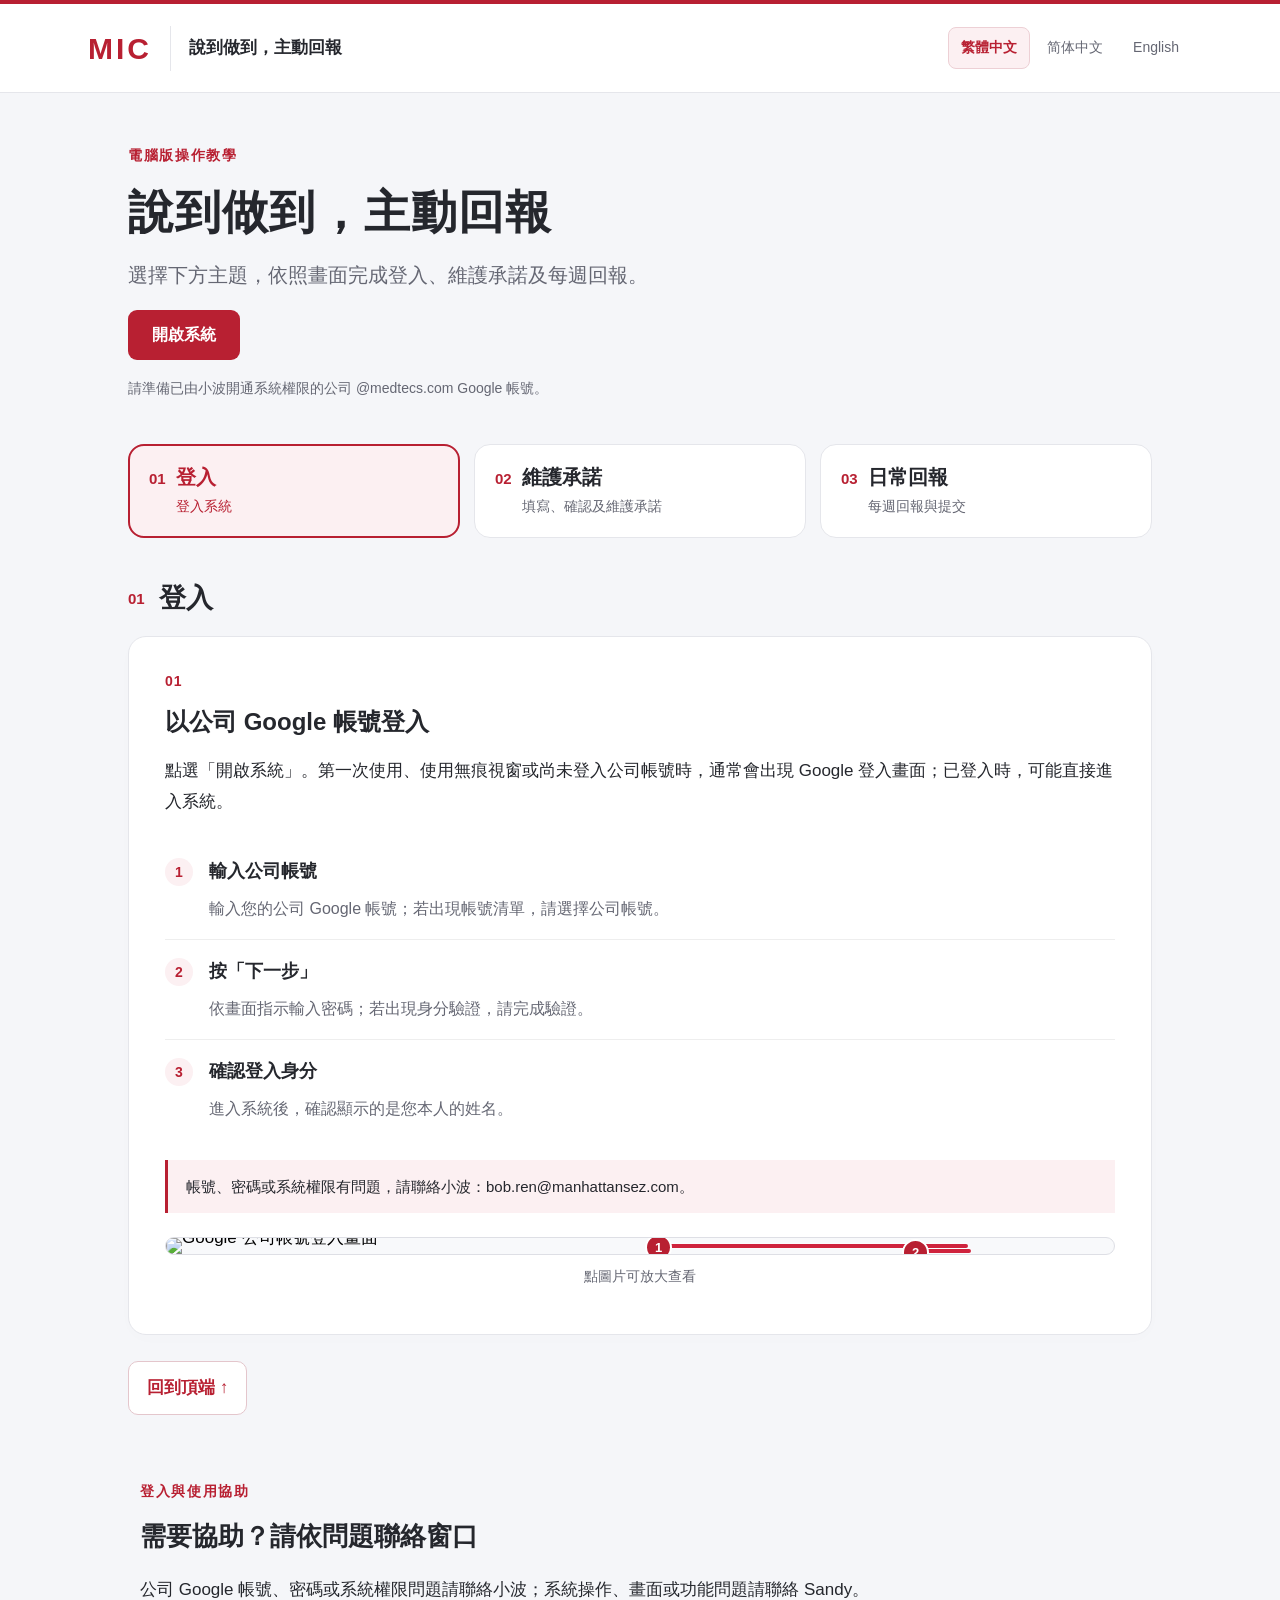
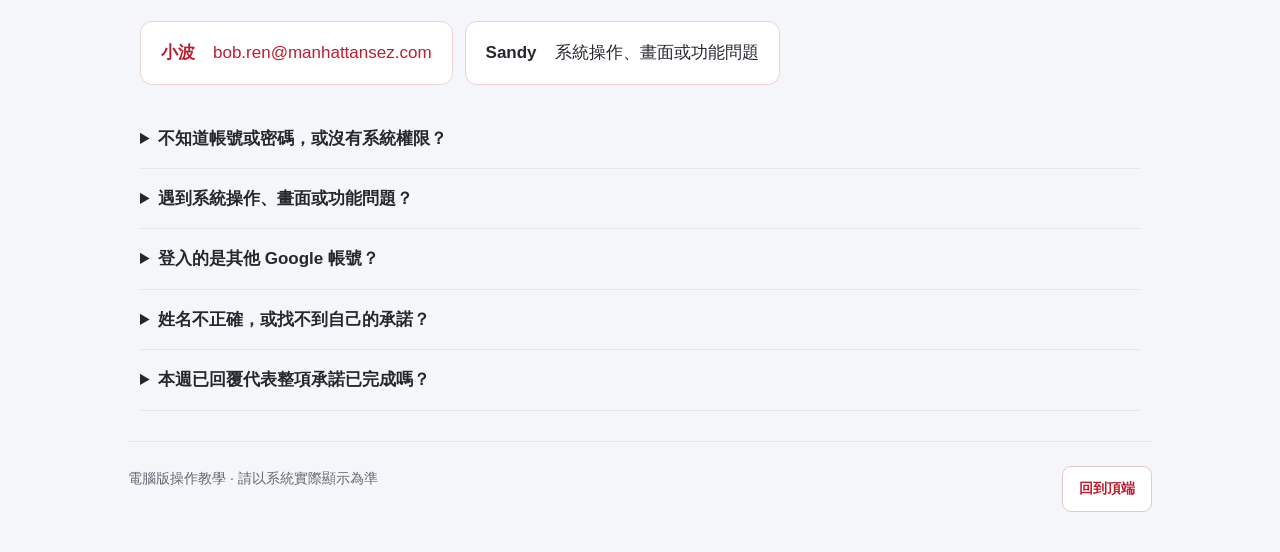
==== index.html @ 9a6cadfd "Publish current three-page commitment guide" ====
<!doctype html>
<html lang="zh-Hant">
<head>
  <meta charset="utf-8"><meta name="viewport" content="width=device-width,initial-scale=1">
  <title>說到做到，主動回報｜電腦版操作教學</title>
  <meta name="description" content="登入、填寫與確認主管承諾的電腦版操作教學。">
  <link rel="icon" type="image/svg+xml" href="data:image/svg+xml,%3Csvg xmlns='http://www.w3.org/2000/svg' viewBox='0 0 32 32'%3E%3Crect width='32' height='32' rx='7' fill='%23b82032'/%3E%3Cpath d='m8 16 5 5 11-11' fill='none' stroke='white' stroke-width='3'/%3E%3C/svg%3E">
  <link rel="stylesheet" href="style.css?v=11"><script src="guide.js?v=15" defer></script>
</head>
<body id="top" data-page="0">
  <header class="topbar"><div class="top-inner"><a href="#top" class="brand"><span class="mic">MIC</span><span data-i="brand">說到做到，主動回報</span></a><nav class="languages" aria-label="Language"><button data-lang="zh-Hant" aria-pressed="true">繁體中文</button><button data-lang="zh-Hans" aria-pressed="false">简体中文</button><button data-lang="en" aria-pressed="false">English</button></nav></div></header>
  <main>
    <section class="intro"><span class="eyebrow" data-i="eyebrow"></span><h1 data-i="title"></h1><p class="lead" data-i="lead"></p><a class="primary system-link" target="_blank" rel="noopener" data-i="open"></a><p class="prereq" data-i="prereq"></p></section>
    <nav class="steps-nav" aria-label="教學步驟"></nav>
    <div id="sections"></div>
    <section class="help" id="help"><span class="eyebrow" data-i="helpLabel"></span><h2 data-i="helpTitle"></h2><p data-i="helpText"></p><div class="contact-list"><a class="contact" href="mailto:bob.ren@manhattansez.com"><span data-i="contactName"></span><span>bob.ren@manhattansez.com</span></a><div class="contact"><span data-i="systemContactName"></span><span data-i="systemContactDetail"></span></div></div><div id="faq"></div></section>
    <footer><span data-i="footer"></span><a href="#top" data-i="back"></a></footer>
  </main>
  <dialog id="zoom" aria-labelledby="zoom-caption"><div class="zoom-toolbar"><span id="zoom-caption"></span><button id="close-zoom" type="button"></button></div><div id="zoom-content"></div></dialog>
</body></html>
---- style.css ----
:root{--red:#b82032;--ink:#25272d;--muted:#656773;--line:#e5e6eb;--bg:#f5f6f9;--soft:#fcf0f2;--radius:18px}*{box-sizing:border-box}html{scroll-behavior:smooth;scroll-padding-top:105px}body{margin:0;color:var(--ink);background:var(--bg);font-family:Arial,"Microsoft JhengHei","Microsoft YaHei",sans-serif;font-size:17px;line-height:1.85}button,a{-webkit-tap-highlight-color:transparent}button{font:inherit;cursor:pointer}a{color:var(--red);text-underline-offset:4px}a:focus-visible,button:focus-visible{outline:3px solid #2c61c8;outline-offset:4px}h1,h2,h3,p{margin-top:0}h1{font-size:clamp(30px,4vw,46px);line-height:1.35;letter-spacing:.025em;margin-bottom:14px}h2{font-size:28px;line-height:1.5;margin-bottom:18px}h3{font-size:18px;margin-bottom:6px}p{margin-bottom:16px}.topbar{background:#fff;border-top:4px solid var(--red);border-bottom:1px solid var(--line)}.top-inner{max-width:1160px;margin:auto;min-height:88px;padding:16px 28px;display:flex;justify-content:space-between;gap:24px;align-items:center}.brand{display:flex;align-items:center;gap:18px;color:var(--ink);text-decoration:none;font-size:17px;font-weight:700;line-height:1.5}.mic{font-size:30px;letter-spacing:.1em;color:var(--red);padding-right:18px;border-right:1px solid var(--line)}.languages{display:flex;gap:4px;flex-shrink:0}.languages button{padding:7px 12px;border:1px solid transparent;background:transparent;color:var(--muted);font-size:14px;border-radius:8px}.languages button[aria-pressed=true]{background:var(--soft);border-color:#edd0d5;color:var(--red);font-weight:700}main{max-width:1080px;padding:0 28px;margin:auto}.intro{padding:50px 0 25px}.eyebrow{display:block;font-size:14px;font-weight:700;letter-spacing:.12em;color:var(--red);margin-bottom:12px}.lead{font-size:20px;color:var(--muted);max-width:850px}.primary{display:inline-block;background:var(--red);color:white;padding:10px 24px;border-radius:9px;text-decoration:none;font-size:16px;font-weight:700}.primary:hover{background:#961727}.prereq{font-size:14px;color:var(--muted);margin:16px 0 0}.steps-nav{display:flex;flex-wrap:wrap;gap:9px;padding:15px 0 26px}.steps-nav a{display:flex;gap:8px;align-items:center;background:#fff;border:1px solid var(--line);padding:7px 13px;border-radius:30px;text-decoration:none;font-size:14px;color:var(--ink)}.steps-nav a:hover{border-color:var(--red);color:var(--red)}.steps-nav b{color:var(--red);font-size:13px}.step{background:white;border:1px solid var(--line);border-radius:var(--radius);padding:32px 36px;margin:0 0 25px;box-shadow:0 4px 18px #20243803;scroll-margin-top:20px}.step-num{font-size:14px;letter-spacing:.06em;color:var(--red);font-weight:700;margin-bottom:9px;display:block}.step h2{margin-bottom:15px}.note{background:#f7f8fa;border-left:3px solid #a6adb9;padding:13px 18px;margin:20px 0;font-size:15px;line-height:1.8}.note.important{background:var(--soft);border-color:var(--red)}.items{list-style:none;counter-reset:item;padding:0;margin:22px 0}.items li{counter-increment:item;padding:15px 0 15px 44px;border-bottom:1px solid #eee;position:relative}.items li:last-child{border-bottom:0}.items li:before{content:counter(item);position:absolute;top:18px;left:0;border-radius:50%;background:var(--soft);color:var(--red);width:28px;height:28px;line-height:28px;text-align:center;font-weight:700;font-size:14px}.items li p{color:var(--muted);margin:0;font-size:16px}.shot{margin:24px 0 12px}.shot-button{display:block;border:1px solid #dedfe5;background:#f8f9fb;padding:0;border-radius:12px;overflow:hidden;width:100%;text-align:left}.shot-button:hover{border-color:var(--red)}.image-wrap{position:relative;display:block;width:100%;line-height:0}.image-wrap img{display:block;width:100%;height:auto}.mark{position:absolute;border:2px solid #cf233d;border-radius:5px;pointer-events:none;box-shadow:0 0 0 1px #ffffff80}.mark em{position:absolute;top:-12px;left:-12px;background:#b82032;color:white;border:2px solid white;box-sizing:content-box;width:23px;height:23px;line-height:23px;font-style:normal;font-weight:700;font-size:13px;text-align:center;border-radius:50%}.shot figcaption{text-align:center;color:var(--muted);font-size:14px;padding-top:9px}.preview-note{font-size:14px;color:var(--muted);margin:12px 0 0}.comparison{display:grid;grid-template-columns:1fr 1fr;gap:16px;margin:20px 0}.comparison>div{background:#f8f9fb;border:1px solid var(--line);border-radius:12px;padding:20px}.comparison>div:last-child{background:var(--soft);border-color:#efd4d9}.comparison p{font-size:16px;margin:0;color:var(--muted)}.pending{box-shadow:none;background:#f9fafc;border-style:dashed}.pending h2{font-size:23px}.pending p{font-size:16px;color:var(--muted);margin-bottom:0}.pending-label{font-size:12px;letter-spacing:.1em;border:1px solid #c8cbd3;padding:4px 9px;border-radius:5px;color:#686b75;display:inline-block;line-height:1.5;margin-left:12px;vertical-align:middle}.help{padding:30px 12px}.help h2{font-size:26px}.contact-list{display:flex;flex-wrap:wrap;gap:12px}.contact{display:inline-flex;flex-wrap:wrap;gap:8px 18px;padding:15px 20px;border:1px solid #ecd2d7;border-radius:12px;background:white;text-decoration:none;font-size:17px}.contact span:first-child{font-weight:700}#faq{margin-top:24px}details{border-bottom:1px solid var(--line);padding:14px 0}summary{font-size:17px;font-weight:700;cursor:pointer}details p{font-size:16px;color:var(--muted);margin:12px 0 0}footer{display:flex;justify-content:space-between;gap:20px;border-top:1px solid var(--line);padding:24px 0 40px;font-size:14px;color:var(--muted)}dialog{border:0;border-radius:14px;width:min(1440px,96vw);max-width:96vw;max-height:94vh;padding:0;background:#fff;box-shadow:0 20px 100px #0007}dialog::backdrop{background:#101722b8}.zoom-toolbar{position:sticky;top:0;z-index:2;background:white;display:flex;align-items:center;justify-content:space-between;gap:18px;padding:12px 20px;border-bottom:1px solid var(--line);font-size:15px}.zoom-toolbar button{background:var(--red);color:#fff;border:0;border-radius:7px;padding:6px 16px;font-size:15px}#zoom-content{padding:16px}#zoom-content .image-wrap{min-width:600px}#zoom-content{overflow:auto}.en-ui h1{letter-spacing:0}.en-ui .brand{max-width:430px}.en-ui h2{font-size:26px}@media(max-width:760px){main{padding:0 18px}.top-inner{padding:15px 18px;flex-wrap:wrap;gap:10px}.brand{font-size:15px}.mic{font-size:25px}.languages{width:100%}.languages button{flex:1}.intro{padding-top:30px}.lead{font-size:18px}.step{padding:24px 20px}.step h2{font-size:24px}.comparison{grid-template-columns:1fr}.contact{font-size:15px}footer{flex-direction:column;gap:6px}.steps-nav a{font-size:13px}#zoom-content{padding:8px}}@media(prefers-reduced-motion:reduce){html{scroll-behavior:auto}}

.guide-group{scroll-margin-top:20px;margin-bottom:34px}.group-heading{display:flex;align-items:center;gap:14px;margin:10px 0 17px}.group-heading>span{font-size:15px;font-weight:700;color:var(--red)}.group-heading h2{font-size:27px;margin:0}.step-title{font-size:24px;line-height:1.5;margin-bottom:15px}.guide-group .step{margin-bottom:18px}.guide-group .pending h3.step-title{font-size:22px}

.items .item-shot{margin:18px 0 8px}

.steps-nav{display:grid;grid-template-columns:repeat(3,1fr);gap:14px;padding:18px 0 30px}
.steps-nav a{display:grid;grid-template-columns:auto 1fr;column-gap:10px;row-gap:2px;align-items:start;border-radius:16px;padding:18px 20px;min-height:94px}
.steps-nav a b{grid-row:1 / 3;font-size:15px;padding-top:2px}.steps-nav a strong{font-size:20px;line-height:1.4}.steps-nav a span{color:var(--muted);font-size:14px;line-height:1.5}
.steps-nav a[aria-current=page]{border:2px solid var(--red);background:var(--soft);padding:17px 19px}
.steps-nav a[aria-current=page] strong,.steps-nav a[aria-current=page] span,.steps-nav a[aria-current=page] b{color:var(--red)}
.guide-group[hidden]{display:none}.guide-group.active{display:block}.screen-back{display:flex;width:max-content;margin:26px 0 10px;padding:10px 18px;border:1px solid #e4c6cc;border-radius:10px;background:#fff;text-decoration:none;font-weight:700}
footer a{display:inline-flex;align-items:center;padding:9px 16px;border:1px solid #e4c6cc;border-radius:9px;background:#fff;text-decoration:none;font-weight:700}
@media(max-width:760px){.steps-nav{grid-template-columns:1fr}.steps-nav a{min-height:auto}.steps-nav a strong{font-size:18px}}
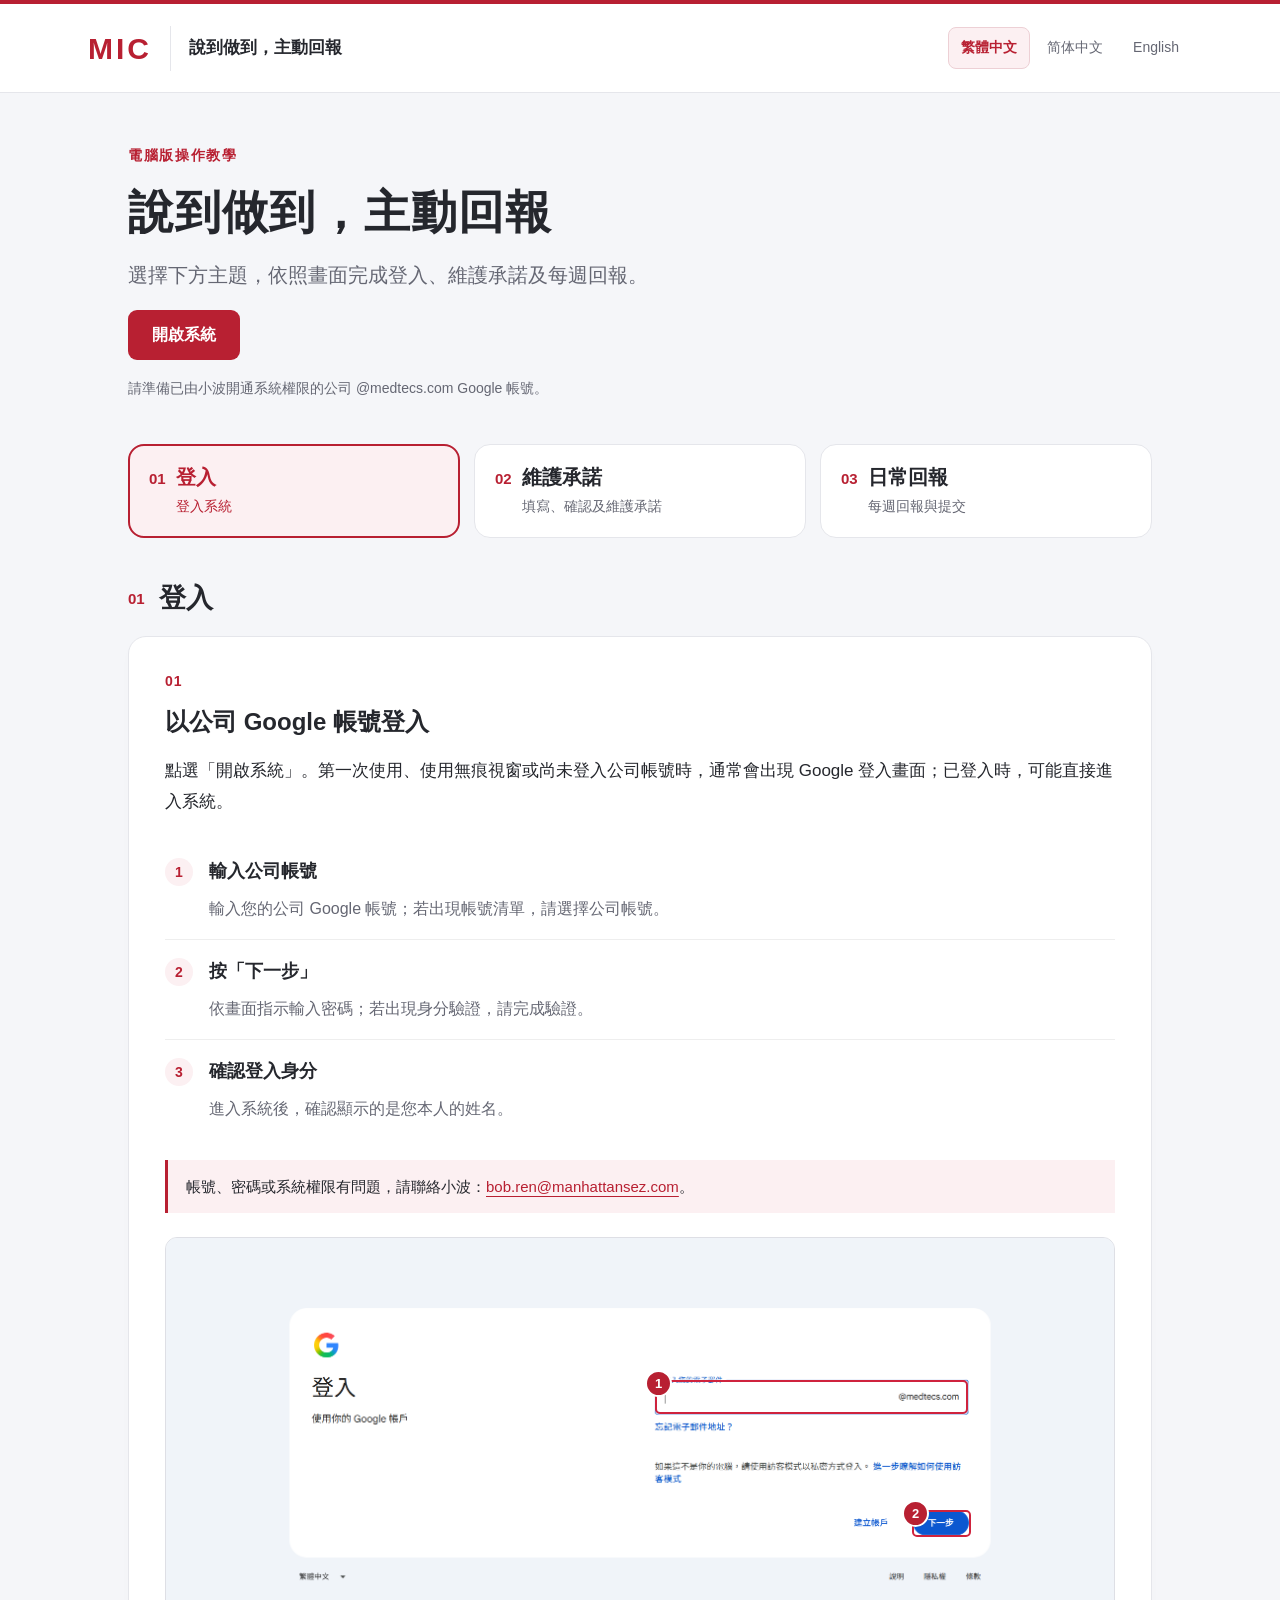
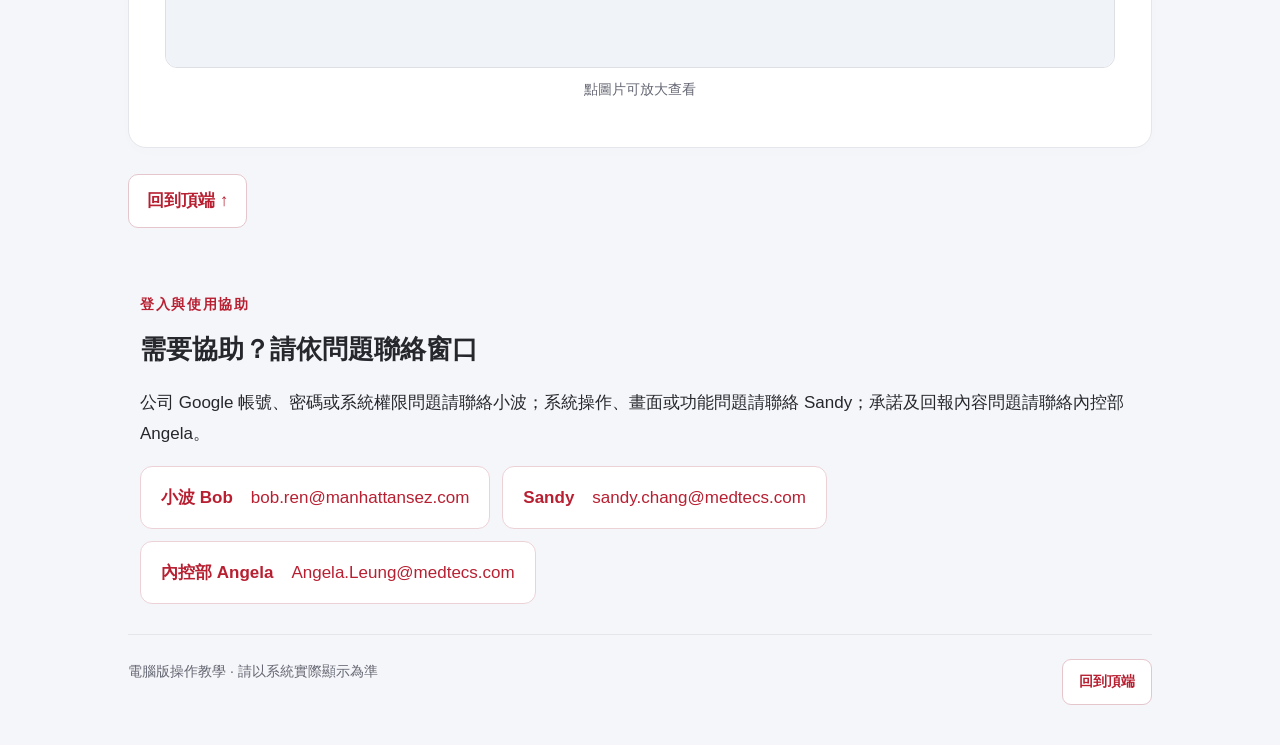
==== commit 7fe71871: "Update support contacts and remove FAQ" ====
--- a/index.html
+++ b/index.html
@@ -5,7 +5,7 @@
   <title>說到做到，主動回報｜電腦版操作教學</title>
   <meta name="description" content="登入、填寫與確認主管承諾的電腦版操作教學。">
   <link rel="icon" type="image/svg+xml" href="data:image/svg+xml,%3Csvg xmlns='http://www.w3.org/2000/svg' viewBox='0 0 32 32'%3E%3Crect width='32' height='32' rx='7' fill='%23b82032'/%3E%3Cpath d='m8 16 5 5 11-11' fill='none' stroke='white' stroke-width='3'/%3E%3C/svg%3E">
-  <link rel="stylesheet" href="style.css?v=11"><script src="guide.js?v=15" defer></script>
+  <link rel="stylesheet" href="style.css?v=11"><script src="guide.js?v=16" defer></script>
 </head>
 <body id="top" data-page="0">
   <header class="topbar"><div class="top-inner"><a href="#top" class="brand"><span class="mic">MIC</span><span data-i="brand">說到做到，主動回報</span></a><nav class="languages" aria-label="Language"><button data-lang="zh-Hant" aria-pressed="true">繁體中文</button><button data-lang="zh-Hans" aria-pressed="false">简体中文</button><button data-lang="en" aria-pressed="false">English</button></nav></div></header>
@@ -13,7 +13,7 @@
     <section class="intro"><span class="eyebrow" data-i="eyebrow"></span><h1 data-i="title"></h1><p class="lead" data-i="lead"></p><a class="primary system-link" target="_blank" rel="noopener" data-i="open"></a><p class="prereq" data-i="prereq"></p></section>
     <nav class="steps-nav" aria-label="教學步驟"></nav>
     <div id="sections"></div>
-    <section class="help" id="help"><span class="eyebrow" data-i="helpLabel"></span><h2 data-i="helpTitle"></h2><p data-i="helpText"></p><div class="contact-list"><a class="contact" href="mailto:bob.ren@manhattansez.com"><span data-i="contactName"></span><span>bob.ren@manhattansez.com</span></a><div class="contact"><span data-i="systemContactName"></span><span data-i="systemContactDetail"></span></div></div><div id="faq"></div></section>
+    <section class="help" id="help"><span class="eyebrow" data-i="helpLabel"></span><h2 data-i="helpTitle"></h2><p data-i="helpText"></p><div class="contact-list"><a class="contact" href="mailto:bob.ren@manhattansez.com"><span data-i="contactName"></span><span>bob.ren@manhattansez.com</span></a><a class="contact" href="mailto:sandy.chang@medtecs.com"><span data-i="systemContactName"></span><span>sandy.chang@medtecs.com</span></a><a class="contact" href="mailto:Angela.Leung@medtecs.com"><span data-i="contentContactName"></span><span>Angela.Leung@medtecs.com</span></a></div></section>
     <footer><span data-i="footer"></span><a href="#top" data-i="back"></a></footer>
   </main>
   <dialog id="zoom" aria-labelledby="zoom-caption"><div class="zoom-toolbar"><span id="zoom-caption"></span><button id="close-zoom" type="button"></button></div><div id="zoom-content"></div></dialog>
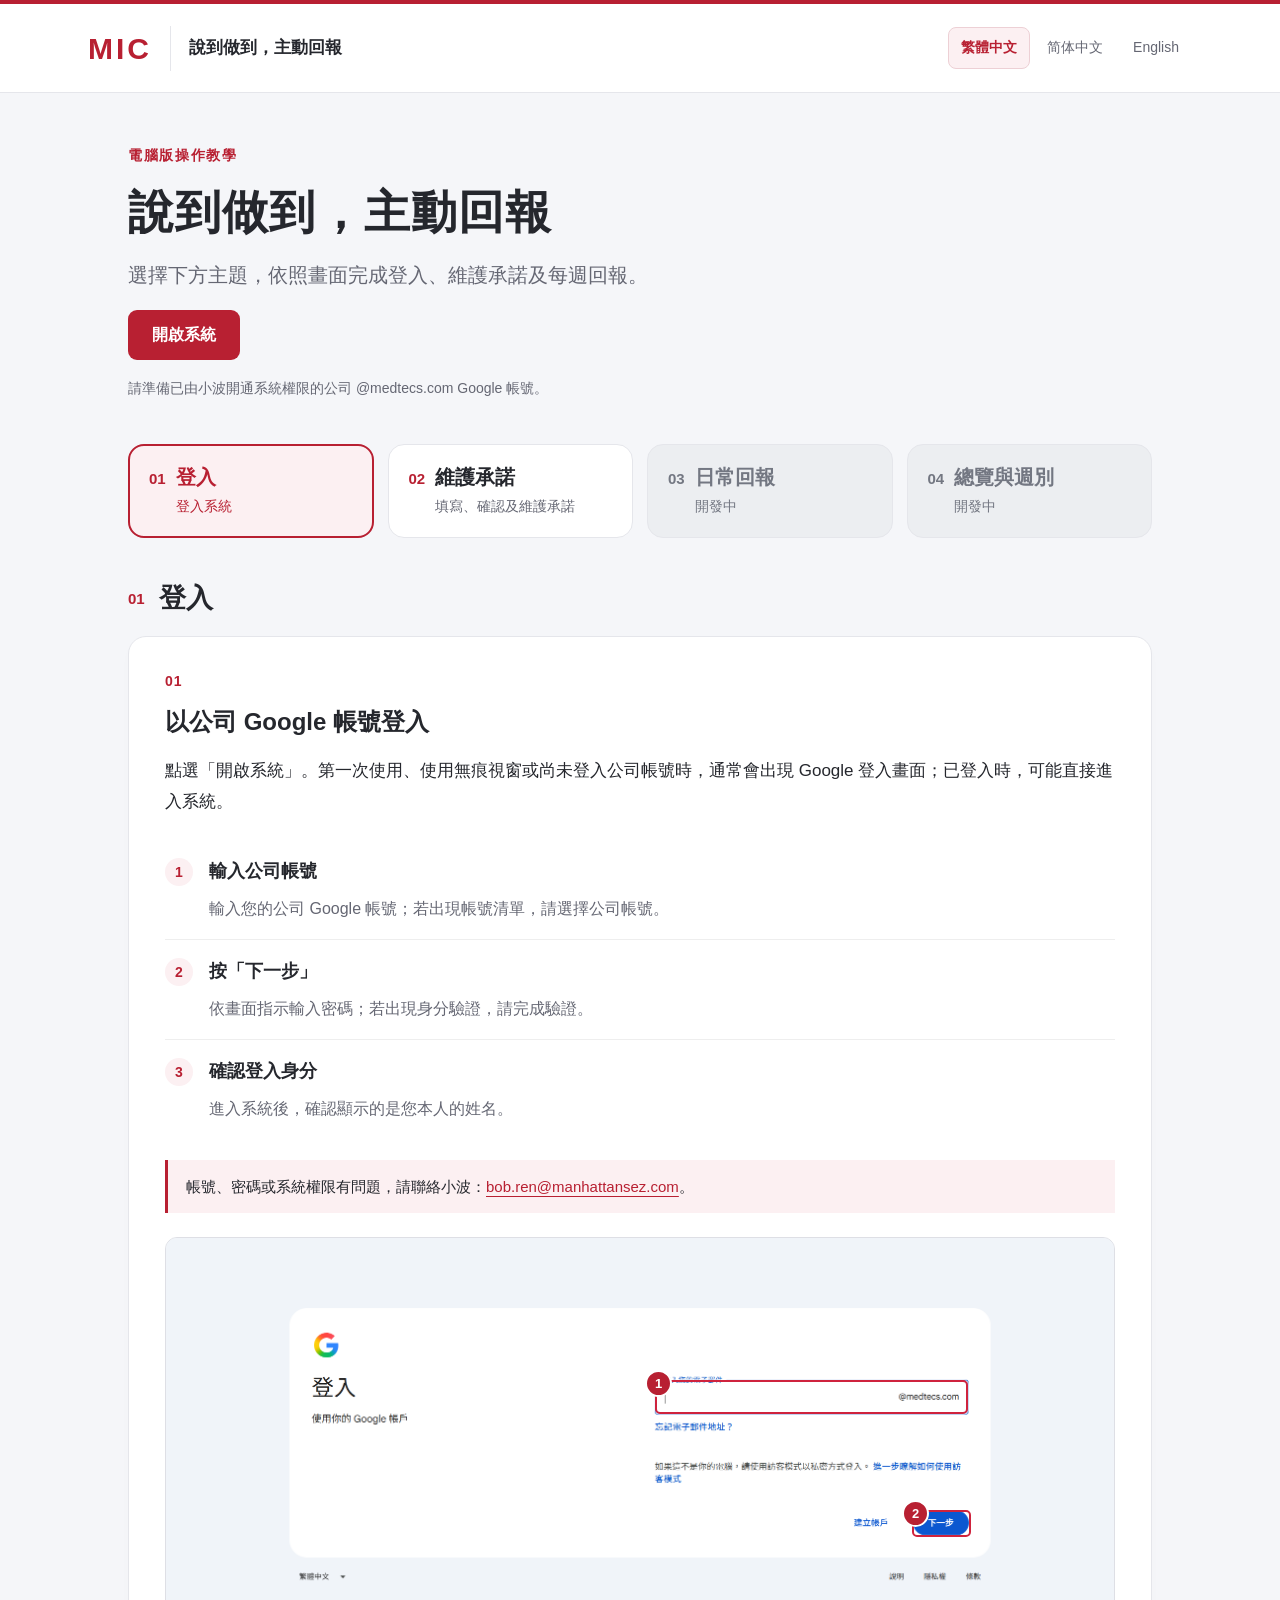
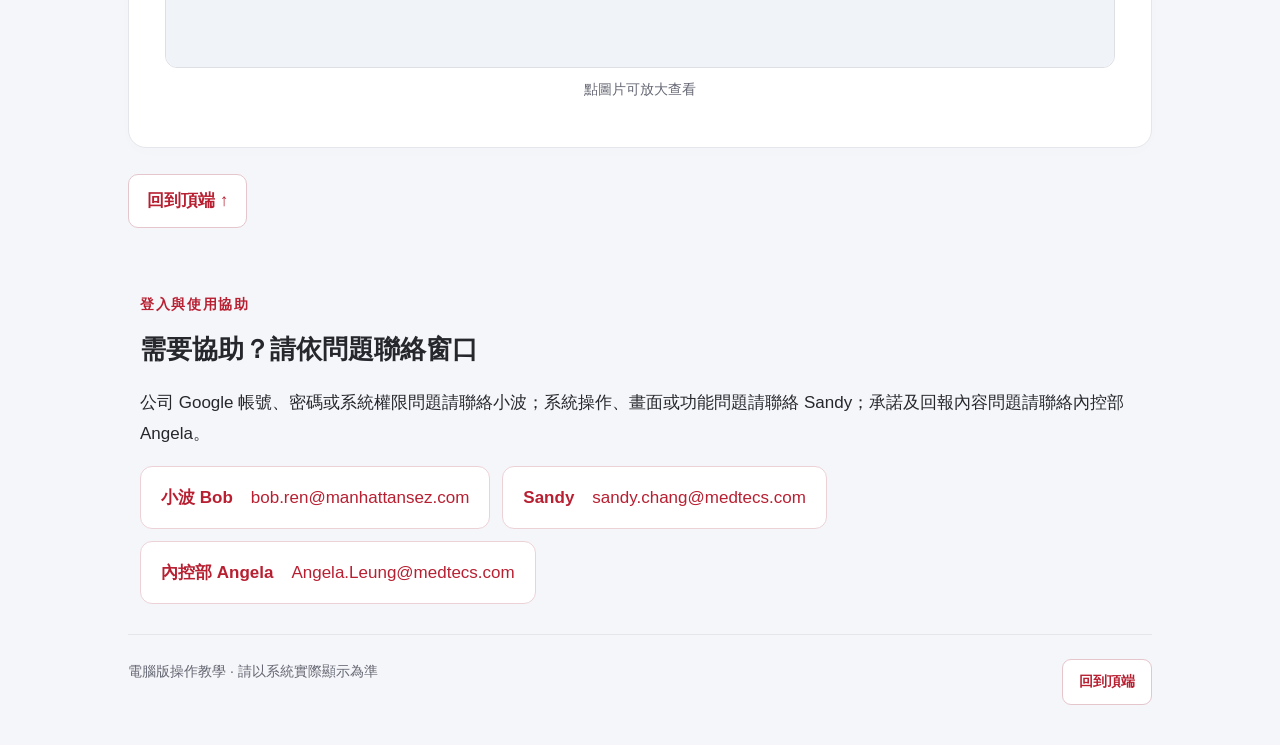
==== commit 1bb80d33: "Keep guides 01–02 public and mark 03–04 as in development" ====
--- a/index.html
+++ b/index.html
@@ -5,9 +5,9 @@
   <title>說到做到，主動回報｜電腦版操作教學</title>
   <meta name="description" content="登入、填寫與確認主管承諾的電腦版操作教學。">
   <link rel="icon" type="image/svg+xml" href="data:image/svg+xml,%3Csvg xmlns='http://www.w3.org/2000/svg' viewBox='0 0 32 32'%3E%3Crect width='32' height='32' rx='7' fill='%23b82032'/%3E%3Cpath d='m8 16 5 5 11-11' fill='none' stroke='white' stroke-width='3'/%3E%3C/svg%3E">
-  <link rel="stylesheet" href="style.css?v=11"><script src="guide.js?v=16" defer></script>
+  <link rel="stylesheet" href="style.css?v=12"><script src="guide.js?v=17" defer></script>
 </head>
-<body id="top" data-page="0">
+<body id="top" data-page="0" data-environment="production">
   <header class="topbar"><div class="top-inner"><a href="#top" class="brand"><span class="mic">MIC</span><span data-i="brand">說到做到，主動回報</span></a><nav class="languages" aria-label="Language"><button data-lang="zh-Hant" aria-pressed="true">繁體中文</button><button data-lang="zh-Hans" aria-pressed="false">简体中文</button><button data-lang="en" aria-pressed="false">English</button></nav></div></header>
   <main>
     <section class="intro"><span class="eyebrow" data-i="eyebrow"></span><h1 data-i="title"></h1><p class="lead" data-i="lead"></p><a class="primary system-link" target="_blank" rel="noopener" data-i="open"></a><p class="prereq" data-i="prereq"></p></section>
--- a/style.css
+++ b/style.css
@@ -12,3 +12,12 @@
 .guide-group[hidden]{display:none}.guide-group.active{display:block}.screen-back{display:flex;width:max-content;margin:26px 0 10px;padding:10px 18px;border:1px solid #e4c6cc;border-radius:10px;background:#fff;text-decoration:none;font-weight:700}
 footer a{display:inline-flex;align-items:center;padding:9px 16px;border:1px solid #e4c6cc;border-radius:9px;background:#fff;text-decoration:none;font-weight:700}
 @media(max-width:760px){.steps-nav{grid-template-columns:1fr}.steps-nav a{min-height:auto}.steps-nav a strong{font-size:18px}}
+
+.steps-nav{grid-template-columns:repeat(4,minmax(0,1fr))}
+.steps-nav .nav-disabled{display:grid;grid-template-columns:auto 1fr;column-gap:10px;row-gap:2px;align-items:start;border:1px solid var(--line);border-radius:16px;padding:18px 20px;min-height:94px;background:#eceef1;color:#737782;cursor:not-allowed}
+.steps-nav .nav-disabled b{grid-row:1 / 3;font-size:15px;padding-top:2px;color:#737782}
+.steps-nav .nav-disabled strong{font-size:20px;line-height:1.4}
+.steps-nav .nav-disabled span{font-size:14px;line-height:1.5;color:#737782}
+.environment-banner{padding:10px 28px;background:var(--soft);border-bottom:1px solid #edd0d5;color:var(--red);font-weight:700;text-align:center}
+@media(max-width:900px){.steps-nav{grid-template-columns:repeat(2,minmax(0,1fr))}}
+@media(max-width:480px){.steps-nav{grid-template-columns:1fr}}
